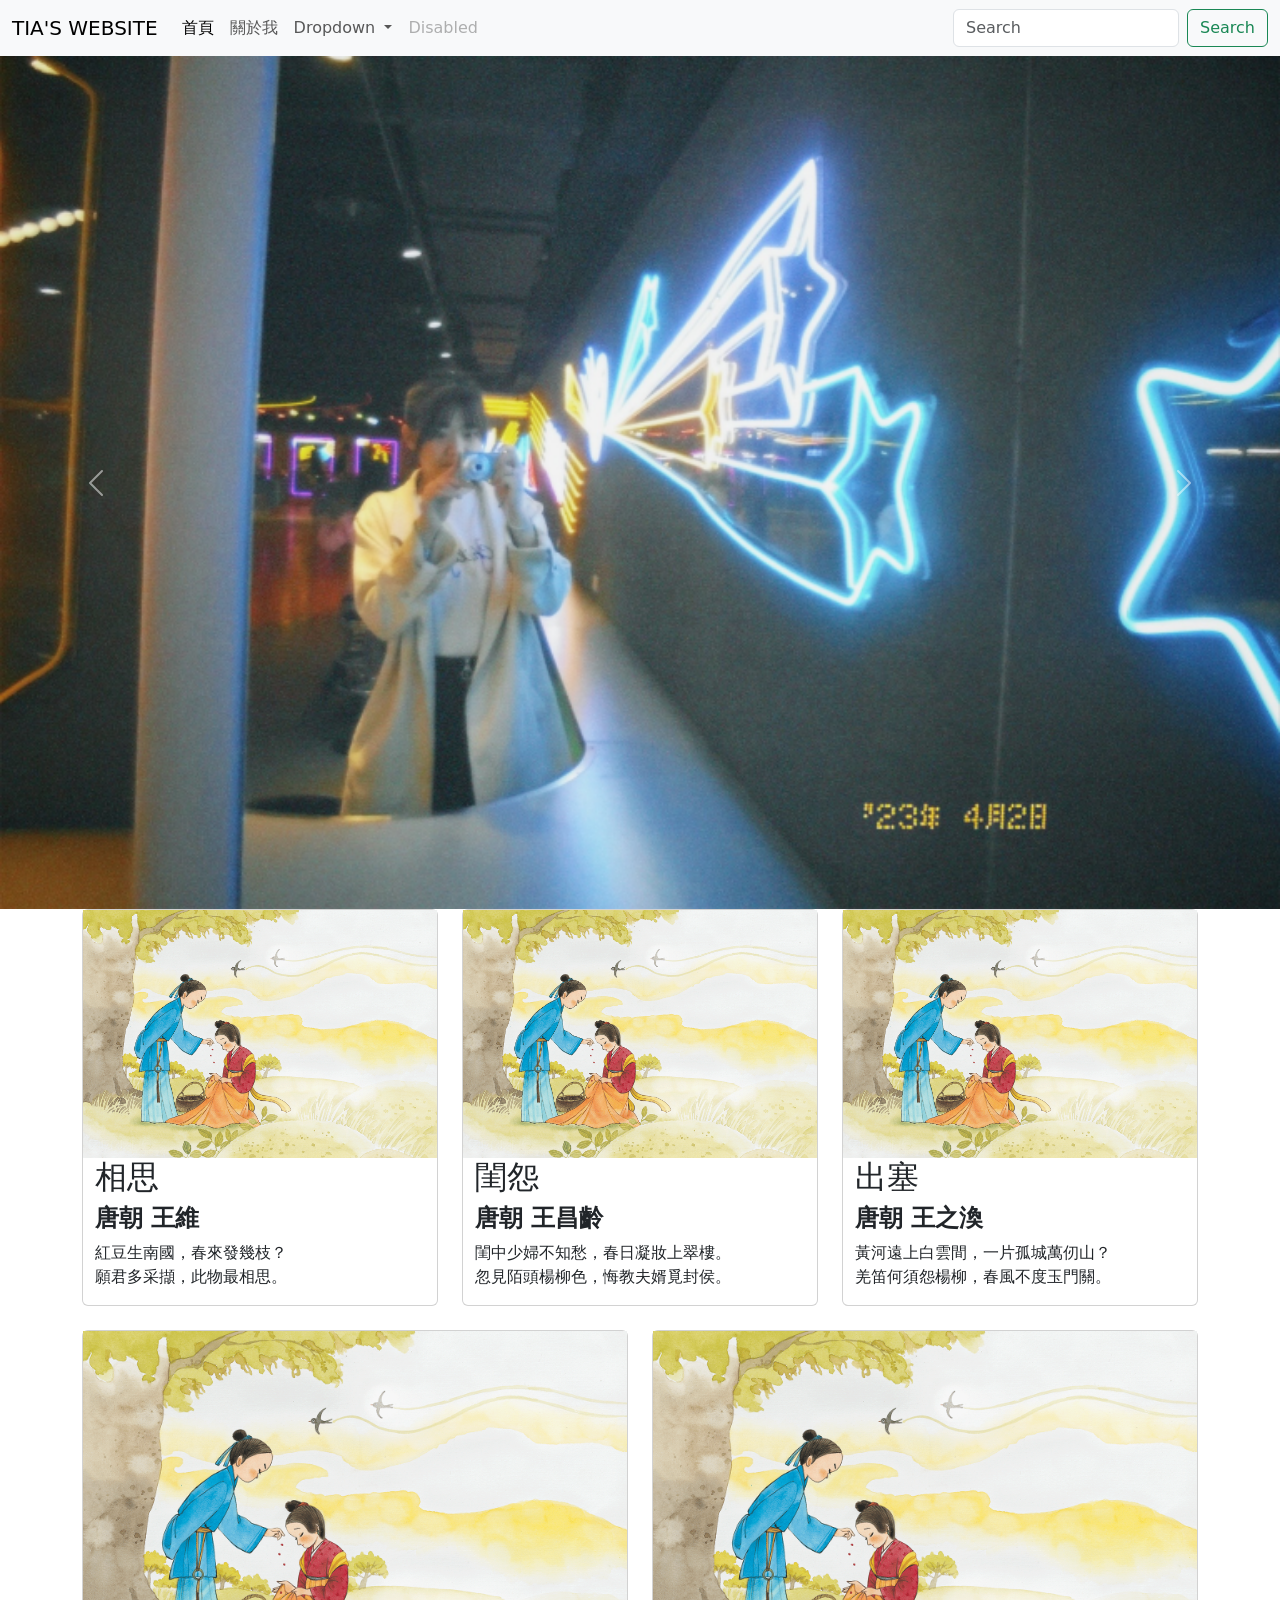
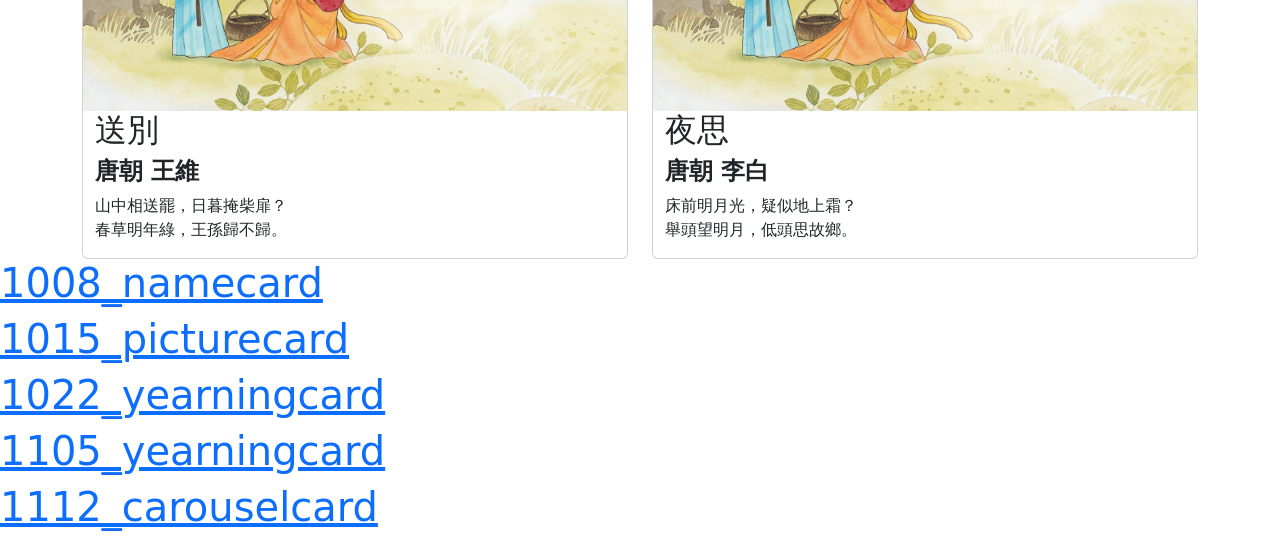
==== index.html @ d4fbbe45 "Add files via upload" ====
<!DOCTYPE html>

<html>

	<head>
		<meta charset="utf-8">
		<title>TIA'S WEBSITE</title>
		<link href="https://cdn.jsdelivr.net/npm/bootstrap@5.3.3/dist/css/bootstrap.min.css" rel="stylesheet" integrity="sha384-QWTKZyjpPEjISv5WaRU9OFeRpok6YctnYmDr5pNlyT2bRjXh0JMhjY6hW+ALEwIH" crossorigin="anonymous">
		<script src="https://cdn.jsdelivr.net/npm/bootstrap@5.3.3/dist/js/bootstrap.bundle.min.js" integrity="sha384-YvpcrYf0tY3lHB60NNkmXc5s9fDVZLESaAA55NDzOxhy9GkcIdslK1eN7N6jIeHz" crossorigin="anonymous"></script>
	</head>
	
	<body>
		<!-- Navbar -->
		<nav class="navbar navbar-expand-lg bg-body-tertiary">
			<div class="container-fluid">
				<a class="navbar-brand" href="#">TIA'S WEBSITE</a>
				<button class="navbar-toggler" type="button" data-bs-toggle="collapse" data-bs-target="#navbarSupportedContent" aria-controls="navbarSupportedContent" aria-expanded="false" aria-label="Toggle navigation">
					<span class="navbar-toggler-icon"></span>
				</button>
			<div class="collapse navbar-collapse" id="navbarSupportedContent">
			<ul class="navbar-nav me-auto mb-2 mb-lg-0">
				<li class="nav-item">
					<a class="nav-link active" aria-current="page" href="#">首頁</a>
				</li>
				<li class="nav-item">
					<a class="nav-link" href="#">關於我</a>
				</li>
				<li class="nav-item dropdown">
					<a class="nav-link dropdown-toggle" href="#" role="button" data-bs-toggle="dropdown" aria-expanded="false">
					Dropdown
					</a>
				<ul class="dropdown-menu">
					<li><a class="dropdown-item" href="#">Action</a></li>
					<li><a class="dropdown-item" href="#">Another action</a></li>
					<li><hr class="dropdown-divider"></li>
					<li><a class="dropdown-item" href="#">Something else here</a></li>
				</ul>
				</li>
				<li class="nav-item">
					<a class="nav-link disabled" aria-disabled="true">Disabled</a>
				</li>
			</ul>
				<form class="d-flex" role="search">
					<input class="form-control me-2" type="search" placeholder="Search" aria-label="Search">
					<button class="btn btn-outline-success" type="submit">Search</button>
				</form>
			</div>
			</div>
		</nav>
		<!-- Carousel-->
		<div id="carouselExample" class="carousel slide">
		<div class="carousel-inner">
			<div class="carousel-item active">
				<img src="1112/1.png" class="d-block w-100" alt="...">
			</div>
			<div class="carousel-item">
				<img src="1112/2.png" class="d-block w-100" alt="...">
			</div>
			<div class="carousel-item">
				<img src="1112/3.jpeg" class="d-block w-100" alt="...">
			</div>
			<div class="carousel-item">
				<img src="1112/4.jpeg" class="d-block w-100" alt="...">
			</div>
			<div class="carousel-item">
				<img src="1112/5.jpeg" class="d-block w-100" alt="...">
			</div>
		</div>
	
		<button class="carousel-control-prev" type="button" data-bs-target="#carouselExample" data-bs-slide="prev">
		<span class="carousel-control-prev-icon" aria-hidden="true"></span>
		<span class="visually-hidden">Previous</span>
		</button>
		
		<button class="carousel-control-next" type="button" data-bs-target="#carouselExample" data-bs-slide="next">
		<span class="carousel-control-next-icon" aria-hidden="true"></span>
		<span class="visually-hidden">Next</span>
		</button>
		
		</div>
		<!-- Card-->
		<div class='container'>
			<div class='row'>
				<div class='col-4'>
					<div class='card'>
					<img src='1105/img_avatar.png' style='width:100%'>
					<div class='container lxgw-wenkai-mono-tc-regular'>
					<h2>相思</h2>
					<h4><b>唐朝 王維</b></h4>
					<p>紅豆生南國，春來發幾枝？<br />
							願君多采擷，此物最相思。</p>
					</div>
					</div>
				</div>
				<div class='col-4'>
					<div class='card'>
					<img src='1105/img_avatar.png' style='width:100%'>
					<div class='container lxgw-wenkai-mono-tc-regular'>
					<h2>閨怨</h2>
						<h4><b>唐朝 王昌齡</b></h4>
					<p>閨中少婦不知愁，春日凝妝上翠樓。<br />
						忽見陌頭楊柳色，悔教夫婿覓封侯。</p>
					</div>
					</div>
				</div>
				<div class='col-4'>
					<div class='card'>
					<img src='1105/img_avatar.png' style='width:100%'>
					<div class='container lxgw-wenkai-mono-tc-regular'>
					<h2>出塞</h2>
					<h4><b>唐朝 王之渙</b></h4>
					<p>黃河遠上白雲間，一片孤城萬仞山？<br />
						羌笛何須怨楊柳，春風不度玉門關。</p>
					</div>
					</div>
				</div>	
			</div>
			
			<br/>
			
			<div class='row'>
				<div class='col-6'>
					<div class='card'>
					<img src='1105/img_avatar.png' style='width:100%'>
					<div class='container lxgw-wenkai-mono-tc-regular'>
					<h2>送別</h2>
					<h4><b>唐朝 王維</b></h4>
					<p>山中相送罷，日暮掩柴扉？<br />
							春草明年綠，王孫歸不歸。</p>
					</div>
					</div>
				</div>
				<div class='col-6'>
					<div class='card'>
					<img src='1105/img_avatar.png' style='width:100%'>
					<div class='container lxgw-wenkai-mono-tc-regular'>
					<h2>夜思</h2>
						<h4><b>唐朝 李白</b></h4>
					<p>床前明月光，疑似地上霜？<br />
						舉頭望明月，低頭思故鄉。</p>
					</div>
					</div>
				</div>
			</div>
		
		</div>
		
		<h1>
			<a href='./1008/1008_namecard.html'>
			1008_namecard
			</a>
		</h1>
		<h1>
			<a href='./1015/index.html'>
			1015_picturecard
			</a>
		</h1>
		<h1>
			<a href='./1022/index.html'>
			1022_yearningcard
			</a>
		</h1>
		<h1>
			<a href='./1105/index.html'>
			1105_yearningcard
			</a>
		</h1>
		<h1>
			<a href='./1112/index.html'>
			1112_carouselcard
			</a>
		</h1>
	</body>


</html>
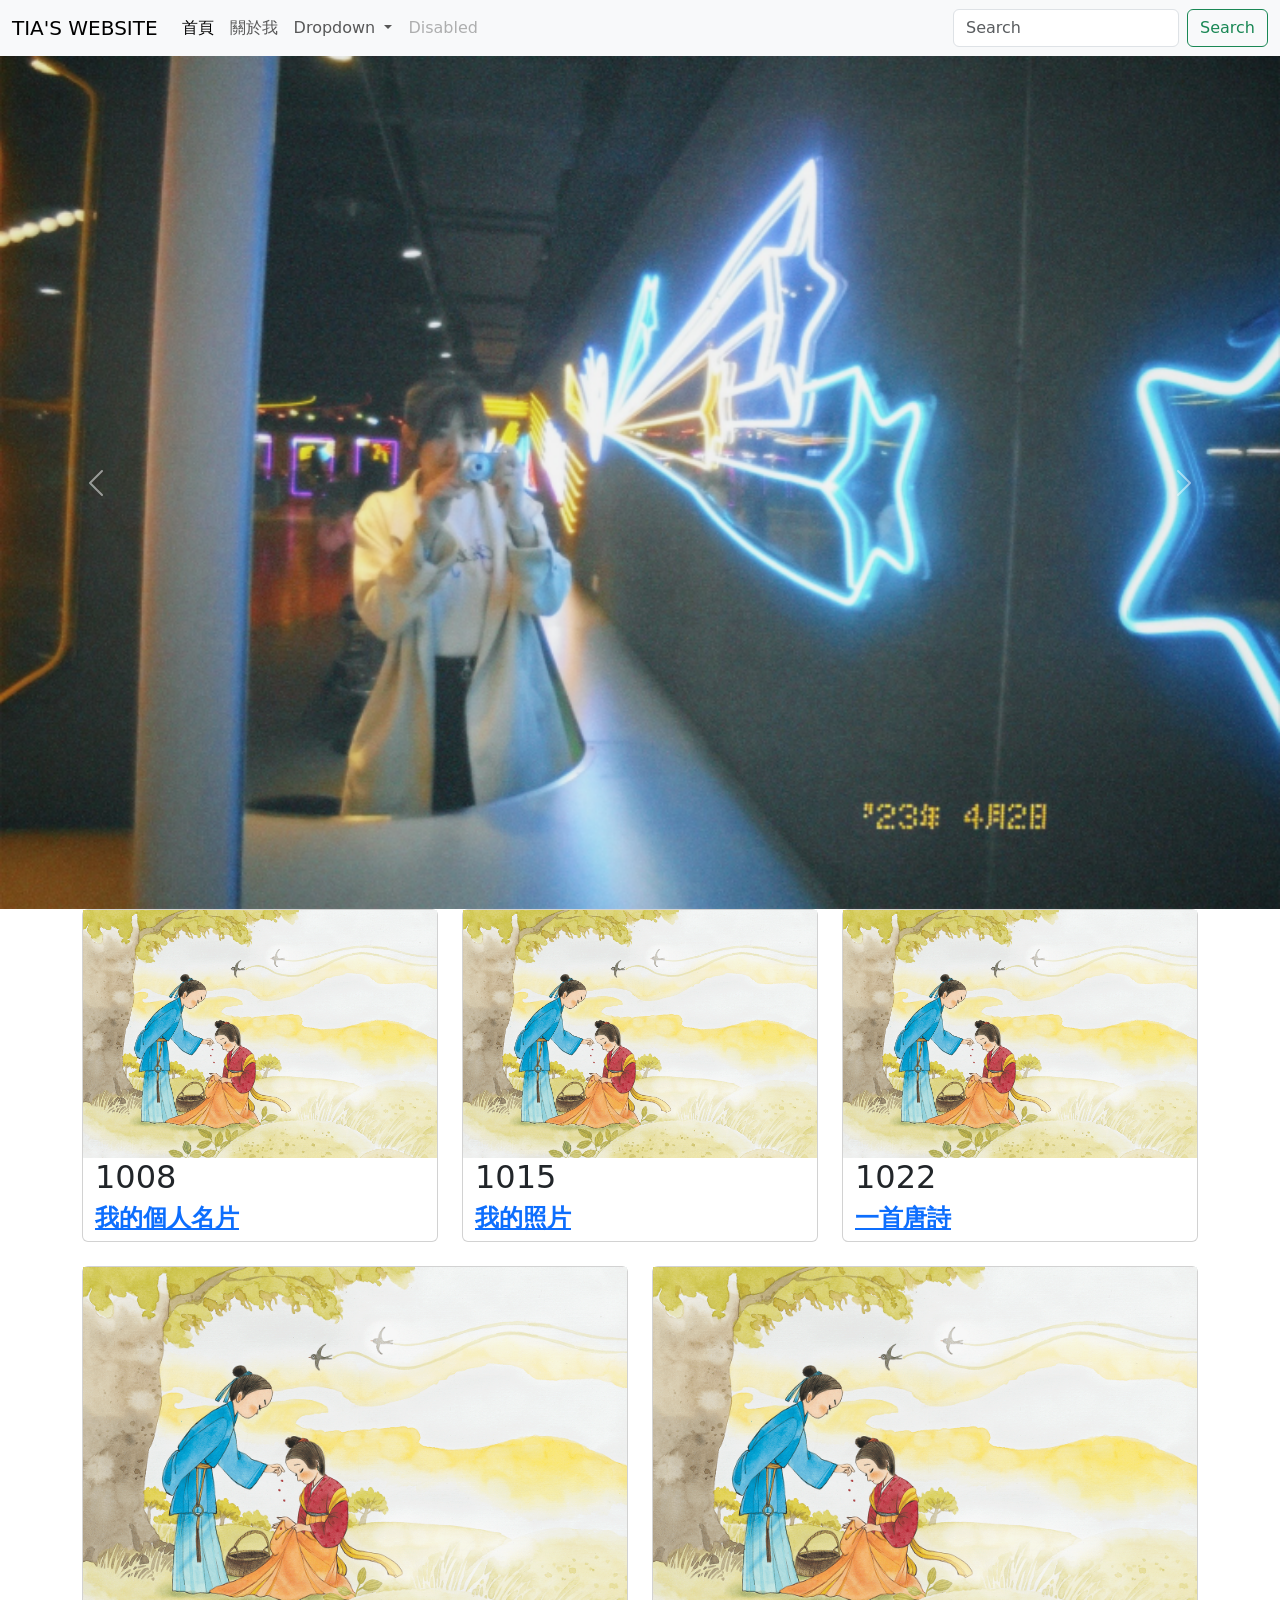
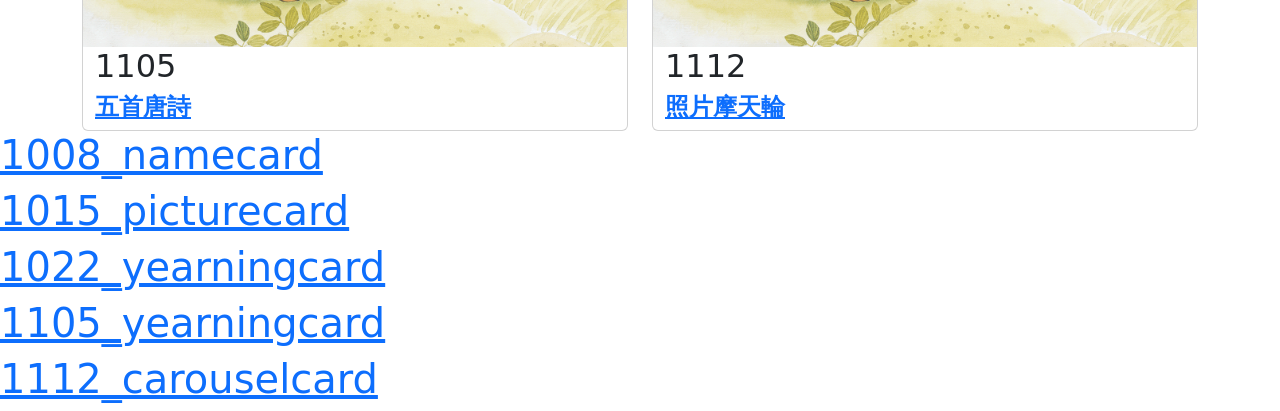
==== commit 3d1c62a7: "Add files via upload" ====
--- a/index.html
+++ b/index.html
@@ -85,10 +85,8 @@
 					<div class='card'>
 					<img src='1105/img_avatar.png' style='width:100%'>
 					<div class='container lxgw-wenkai-mono-tc-regular'>
-					<h2>相思</h2>
-					<h4><b>唐朝 王維</b></h4>
-					<p>紅豆生南國，春來發幾枝？<br />
-							願君多采擷，此物最相思。</p>
+					<h2>1008</h2>
+					<h4><b><a href=".\1008\index.html">我的個人名片</a></b></h4>
 					</div>
 					</div>
 				</div>
@@ -96,10 +94,8 @@
 					<div class='card'>
 					<img src='1105/img_avatar.png' style='width:100%'>
 					<div class='container lxgw-wenkai-mono-tc-regular'>
-					<h2>閨怨</h2>
-						<h4><b>唐朝 王昌齡</b></h4>
-					<p>閨中少婦不知愁，春日凝妝上翠樓。<br />
-						忽見陌頭楊柳色，悔教夫婿覓封侯。</p>
+					<h2>1015</h2>
+						<h4><b><a href=".\1015\index.html">我的照片</a></b></h4>
 					</div>
 					</div>
 				</div>
@@ -107,10 +103,8 @@
 					<div class='card'>
 					<img src='1105/img_avatar.png' style='width:100%'>
 					<div class='container lxgw-wenkai-mono-tc-regular'>
-					<h2>出塞</h2>
-					<h4><b>唐朝 王之渙</b></h4>
-					<p>黃河遠上白雲間，一片孤城萬仞山？<br />
-						羌笛何須怨楊柳，春風不度玉門關。</p>
+					<h2>1022</h2>
+					<h4><b><a href=".\1022\index.html">一首唐詩</a></b></h4>
 					</div>
 					</div>
 				</div>	
@@ -123,10 +117,8 @@
 					<div class='card'>
 					<img src='1105/img_avatar.png' style='width:100%'>
 					<div class='container lxgw-wenkai-mono-tc-regular'>
-					<h2>送別</h2>
-					<h4><b>唐朝 王維</b></h4>
-					<p>山中相送罷，日暮掩柴扉？<br />
-							春草明年綠，王孫歸不歸。</p>
+					<h2>1105</h2>
+					<h4><b><a href=".\1105\index.html">五首唐詩</a></b></h4>
 					</div>
 					</div>
 				</div>
@@ -134,10 +126,8 @@
 					<div class='card'>
 					<img src='1105/img_avatar.png' style='width:100%'>
 					<div class='container lxgw-wenkai-mono-tc-regular'>
-					<h2>夜思</h2>
-						<h4><b>唐朝 李白</b></h4>
-					<p>床前明月光，疑似地上霜？<br />
-						舉頭望明月，低頭思故鄉。</p>
+					<h2>1112</h2>
+						<h4><b><a href=".\1112\index.html">照片摩天輪</a></b></h4>
 					</div>
 					</div>
 				</div>
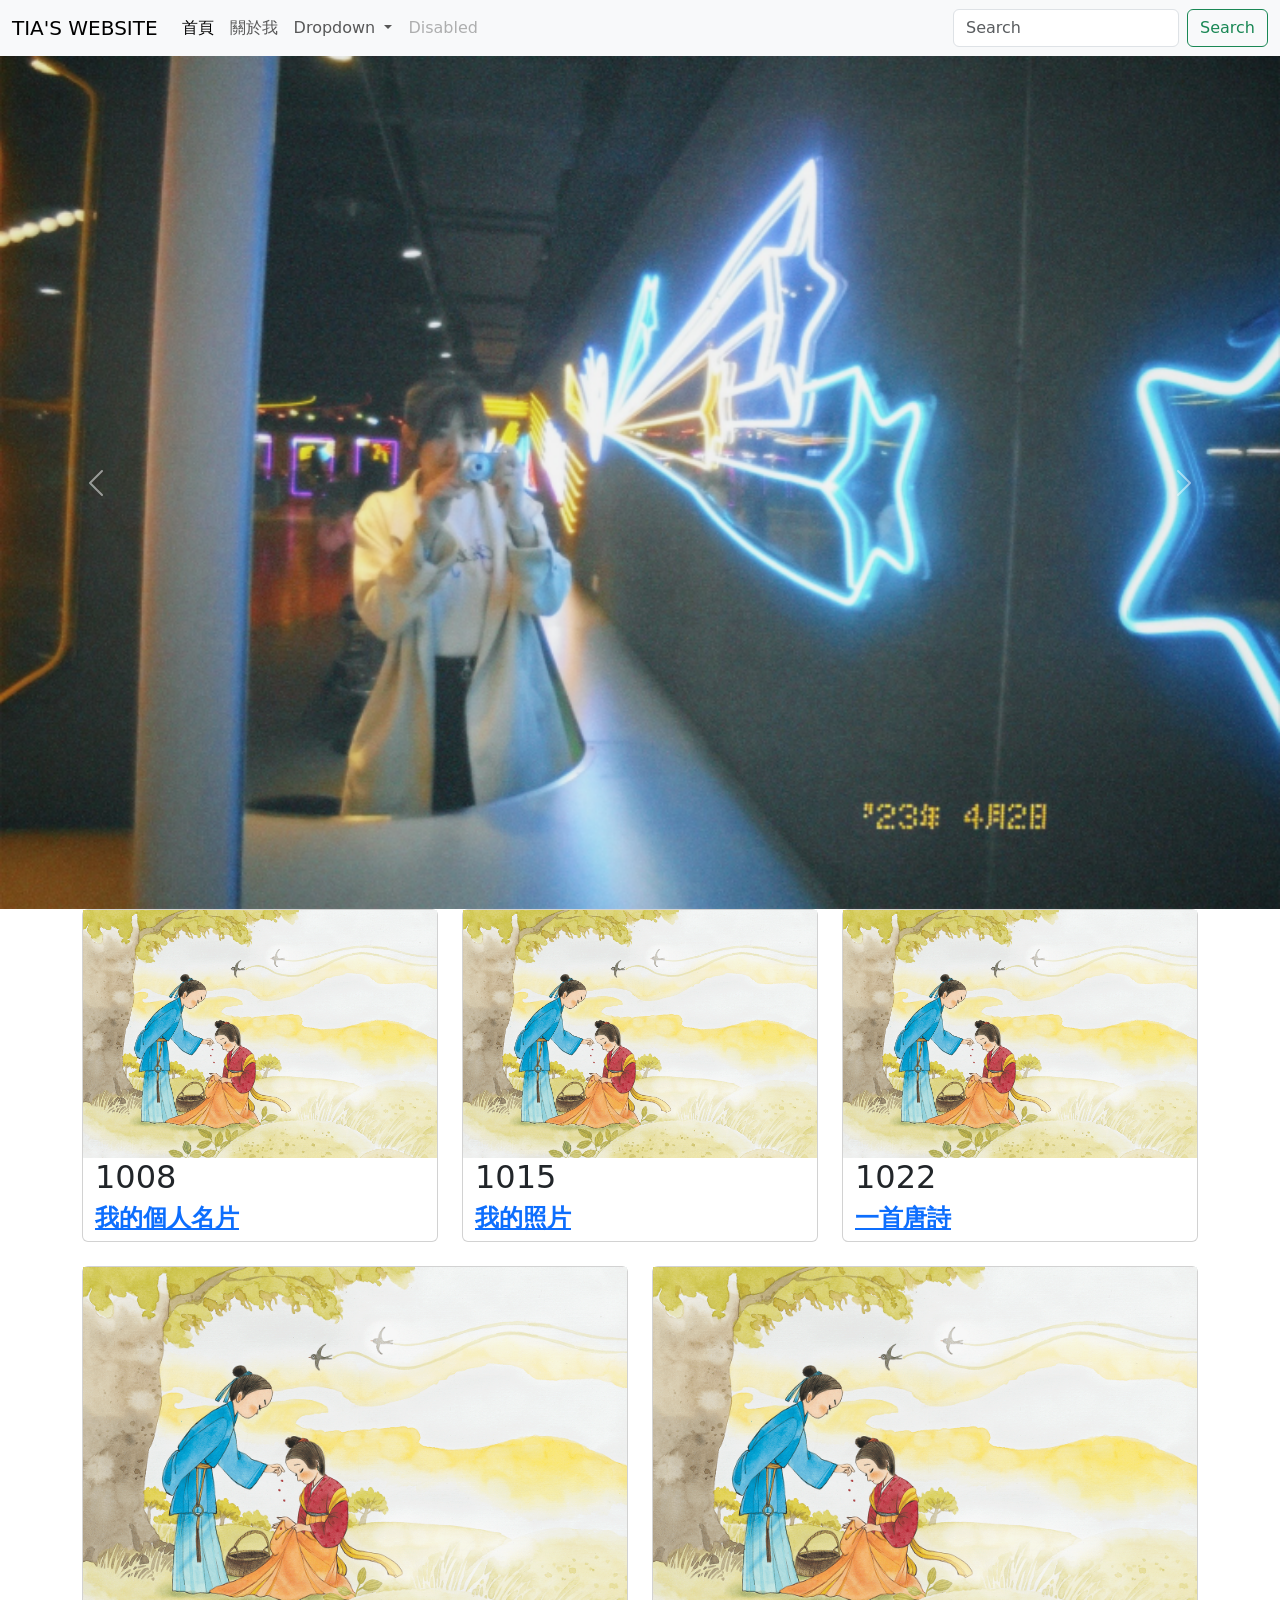
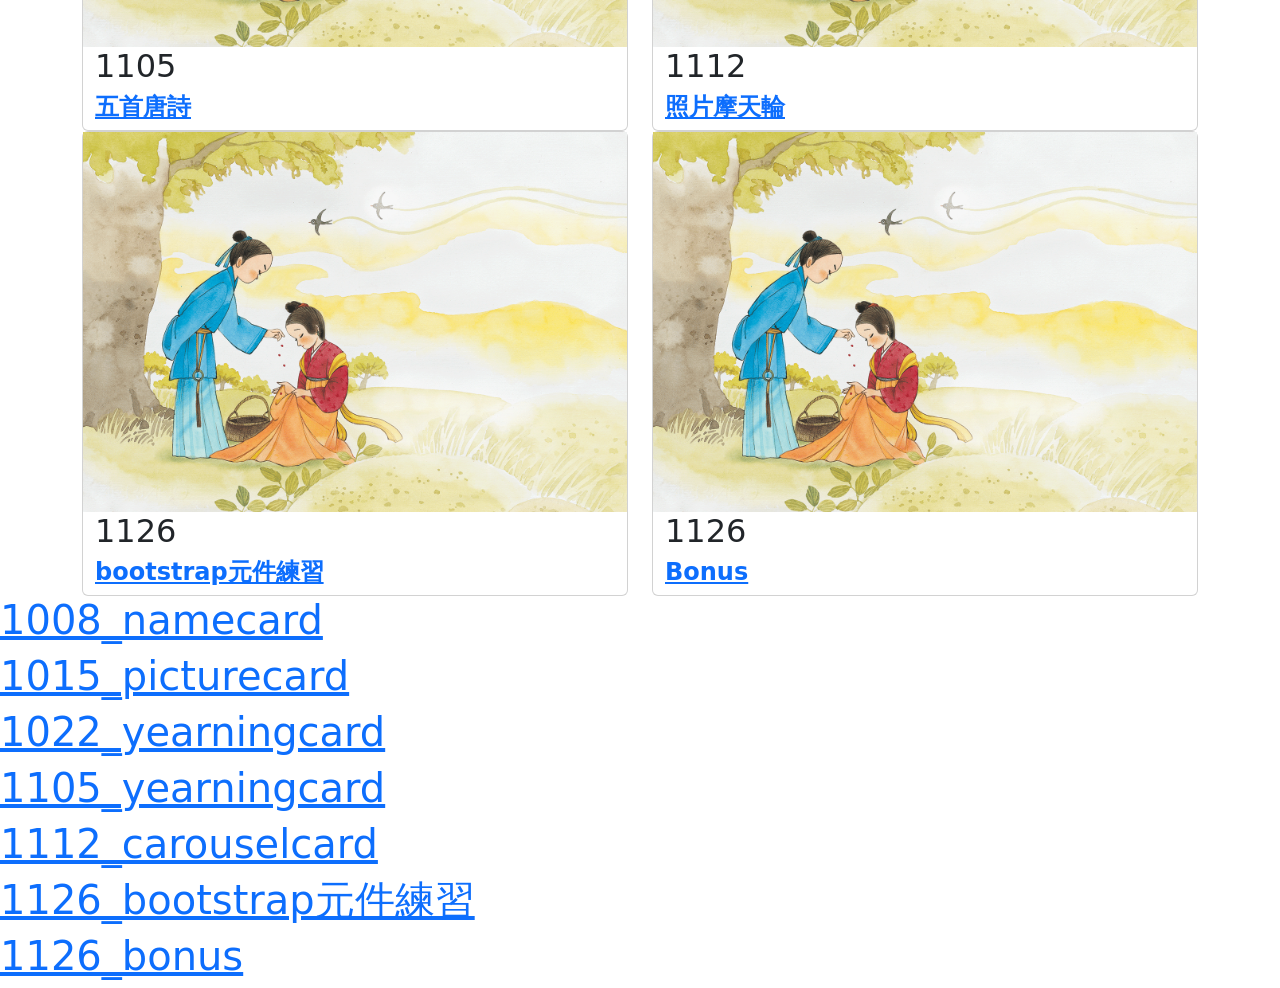
==== commit d8a55ec4: "Add files via upload" ====
--- a/index.html
+++ b/index.html
@@ -132,11 +132,31 @@
 					</div>
 				</div>
 			</div>
+			<div class='row'>
+				<div class='col-6'>
+					<div class='card'>
+					<img src='1105/img_avatar.png' style='width:100%'>
+					<div class='container lxgw-wenkai-mono-tc-regular'>
+					<h2>1126</h2>
+					<h4><b><a href=".\1126\index.html">bootstrap元件練習</a></b></h4>
+					</div>
+					</div>
+				</div>
+				<div class='col-6'>
+					<div class='card'>
+					<img src='1105/img_avatar.png' style='width:100%'>
+					<div class='container lxgw-wenkai-mono-tc-regular'>
+					<h2>1126</h2>
+						<h4><b><a href=".\1126\bonus.html">Bonus</a></b></h4>
+					</div>
+					</div>
+				</div>
+			</div>
 		
 		</div>
 		
 		<h1>
-			<a href='./1008/1008_namecard.html'>
+			<a href='./1008/index.html'>
 			1008_namecard
 			</a>
 		</h1>
@@ -160,6 +180,16 @@
 			1112_carouselcard
 			</a>
 		</h1>
+		<h1>
+			<a href='./1126/index.html'>
+			1126_bootstrap元件練習
+			</a>
+		</h1>
+		<h1>
+			<a href='./1126/bonus.html'>
+			1126_bonus
+			</a>
+		</h1>
 	</body>
 
 
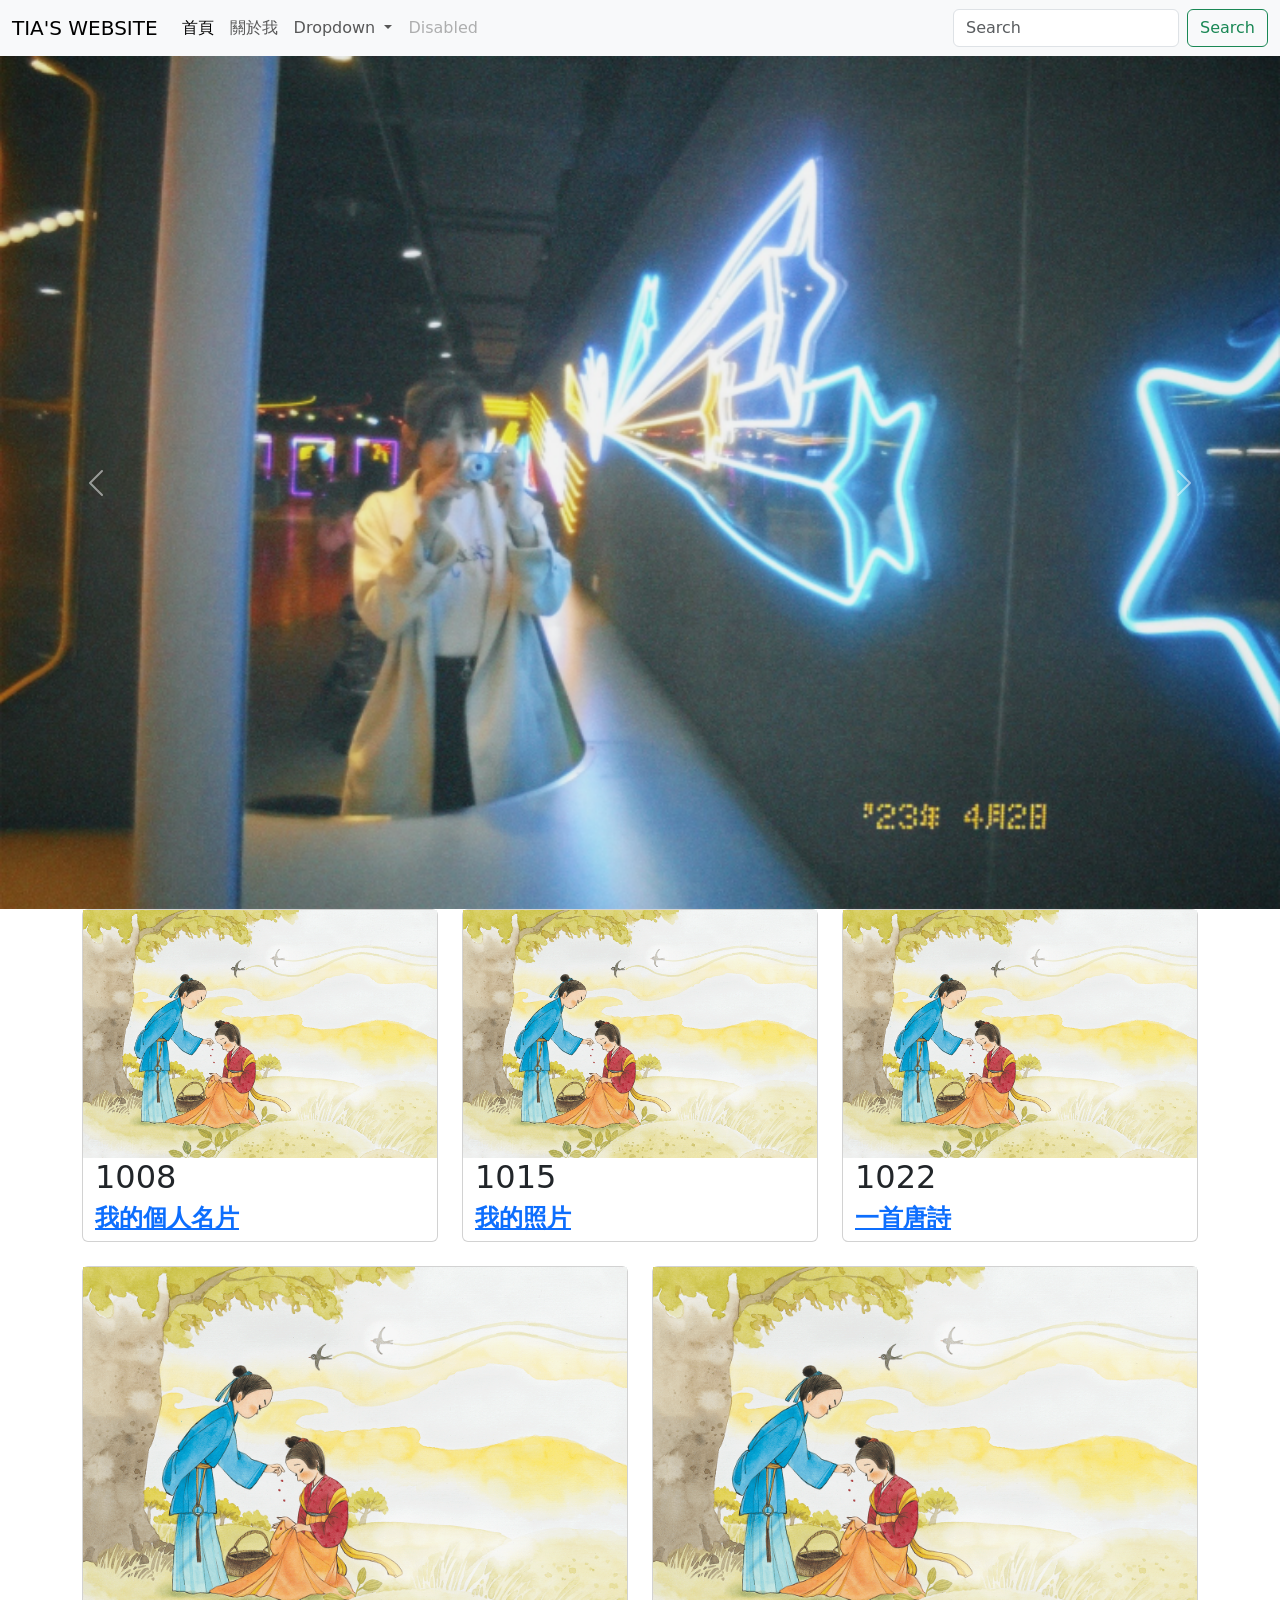
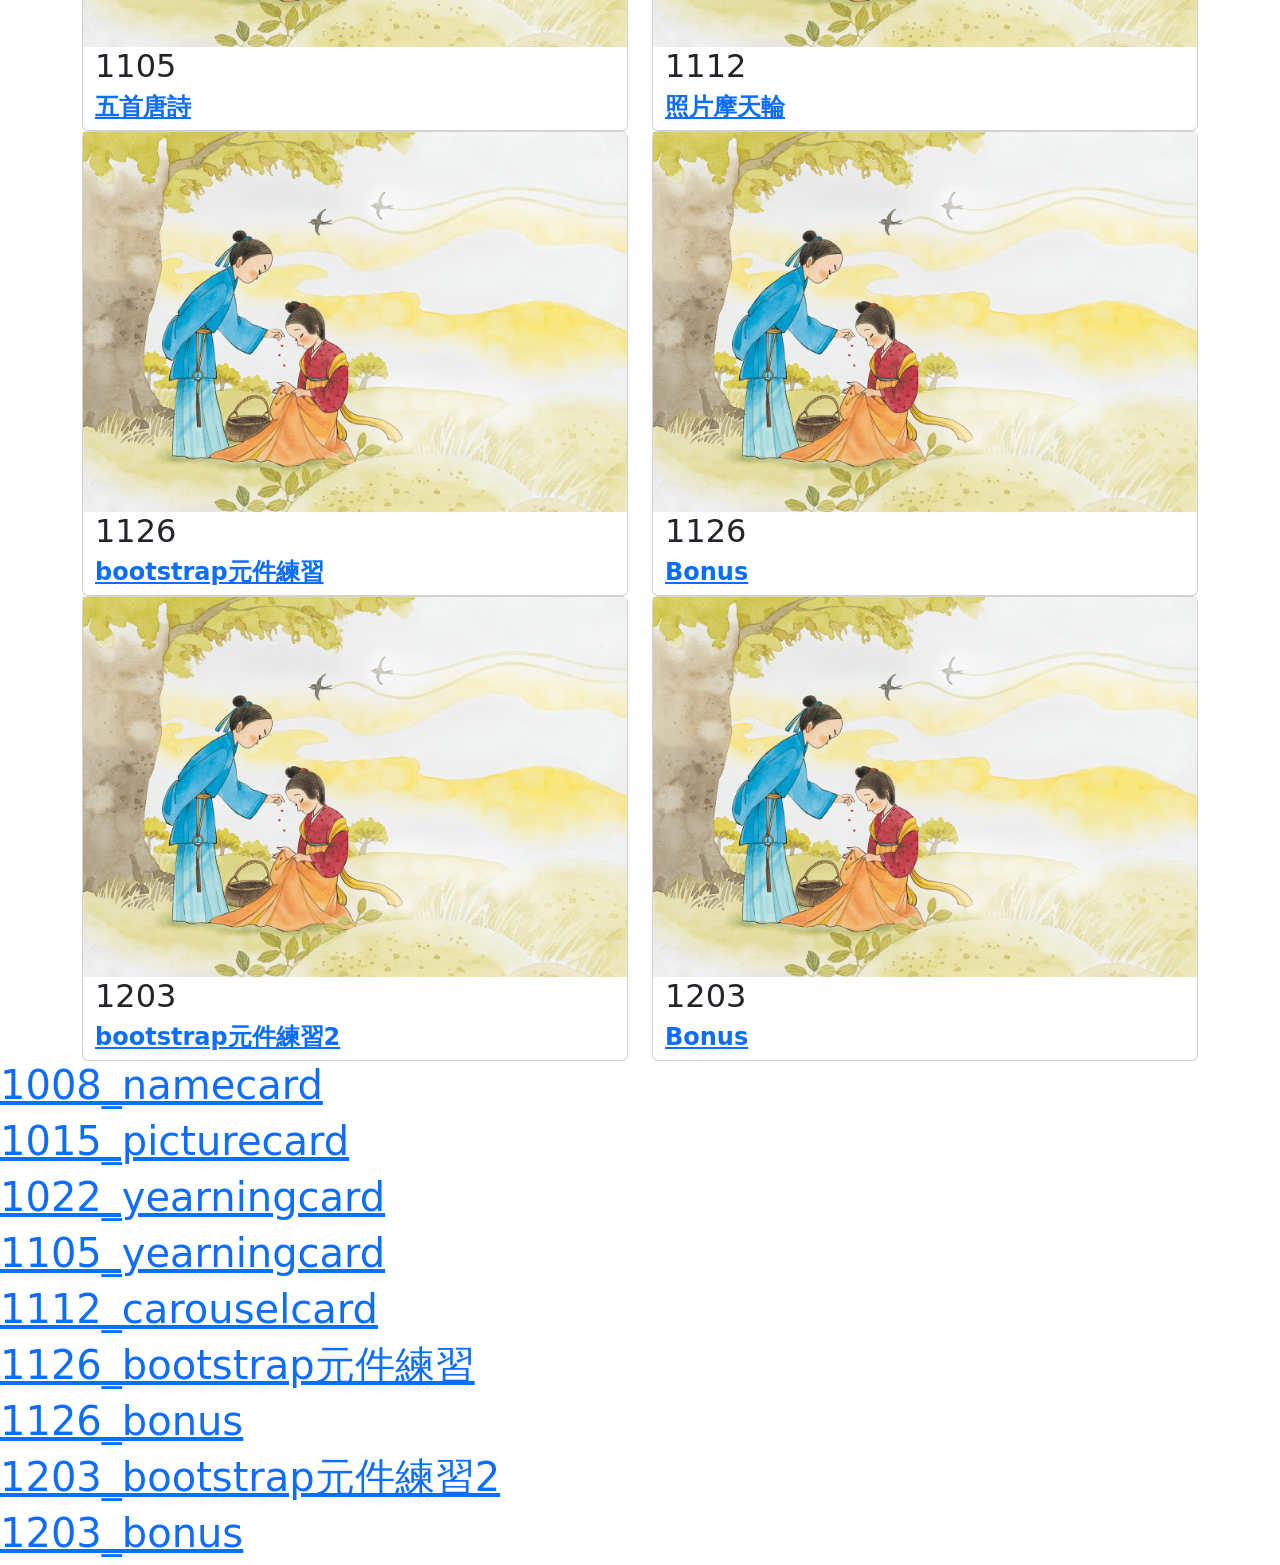
==== commit 8a52aba5: "Add files via upload" ====
--- a/index.html
+++ b/index.html
@@ -152,6 +152,26 @@
 					</div>
 				</div>
 			</div>
+			<div class='row'>
+				<div class='col-6'>
+					<div class='card'>
+					<img src='1105/img_avatar.png' style='width:100%'>
+					<div class='container lxgw-wenkai-mono-tc-regular'>
+					<h2>1203</h2>
+					<h4><b><a href=".\1203\index.html">bootstrap元件練習2</a></b></h4>
+					</div>
+					</div>
+				</div>
+				<div class='col-6'>
+					<div class='card'>
+					<img src='1105/img_avatar.png' style='width:100%'>
+					<div class='container lxgw-wenkai-mono-tc-regular'>
+					<h2>1203</h2>
+						<h4><b><a href=".\1203\bonus.html">Bonus</a></b></h4>
+					</div>
+					</div>
+				</div>
+			</div>
 		
 		</div>
 		
@@ -190,6 +210,16 @@
 			1126_bonus
 			</a>
 		</h1>
+		<h1>
+			<a href='./1203/index.html'>
+			1203_bootstrap元件練習2
+			</a>
+		</h1>
+		<h1>
+			<a href='./1203/bonus.html'>
+			1203_bonus
+			</a>
+		</h1>
 	</body>
 
 
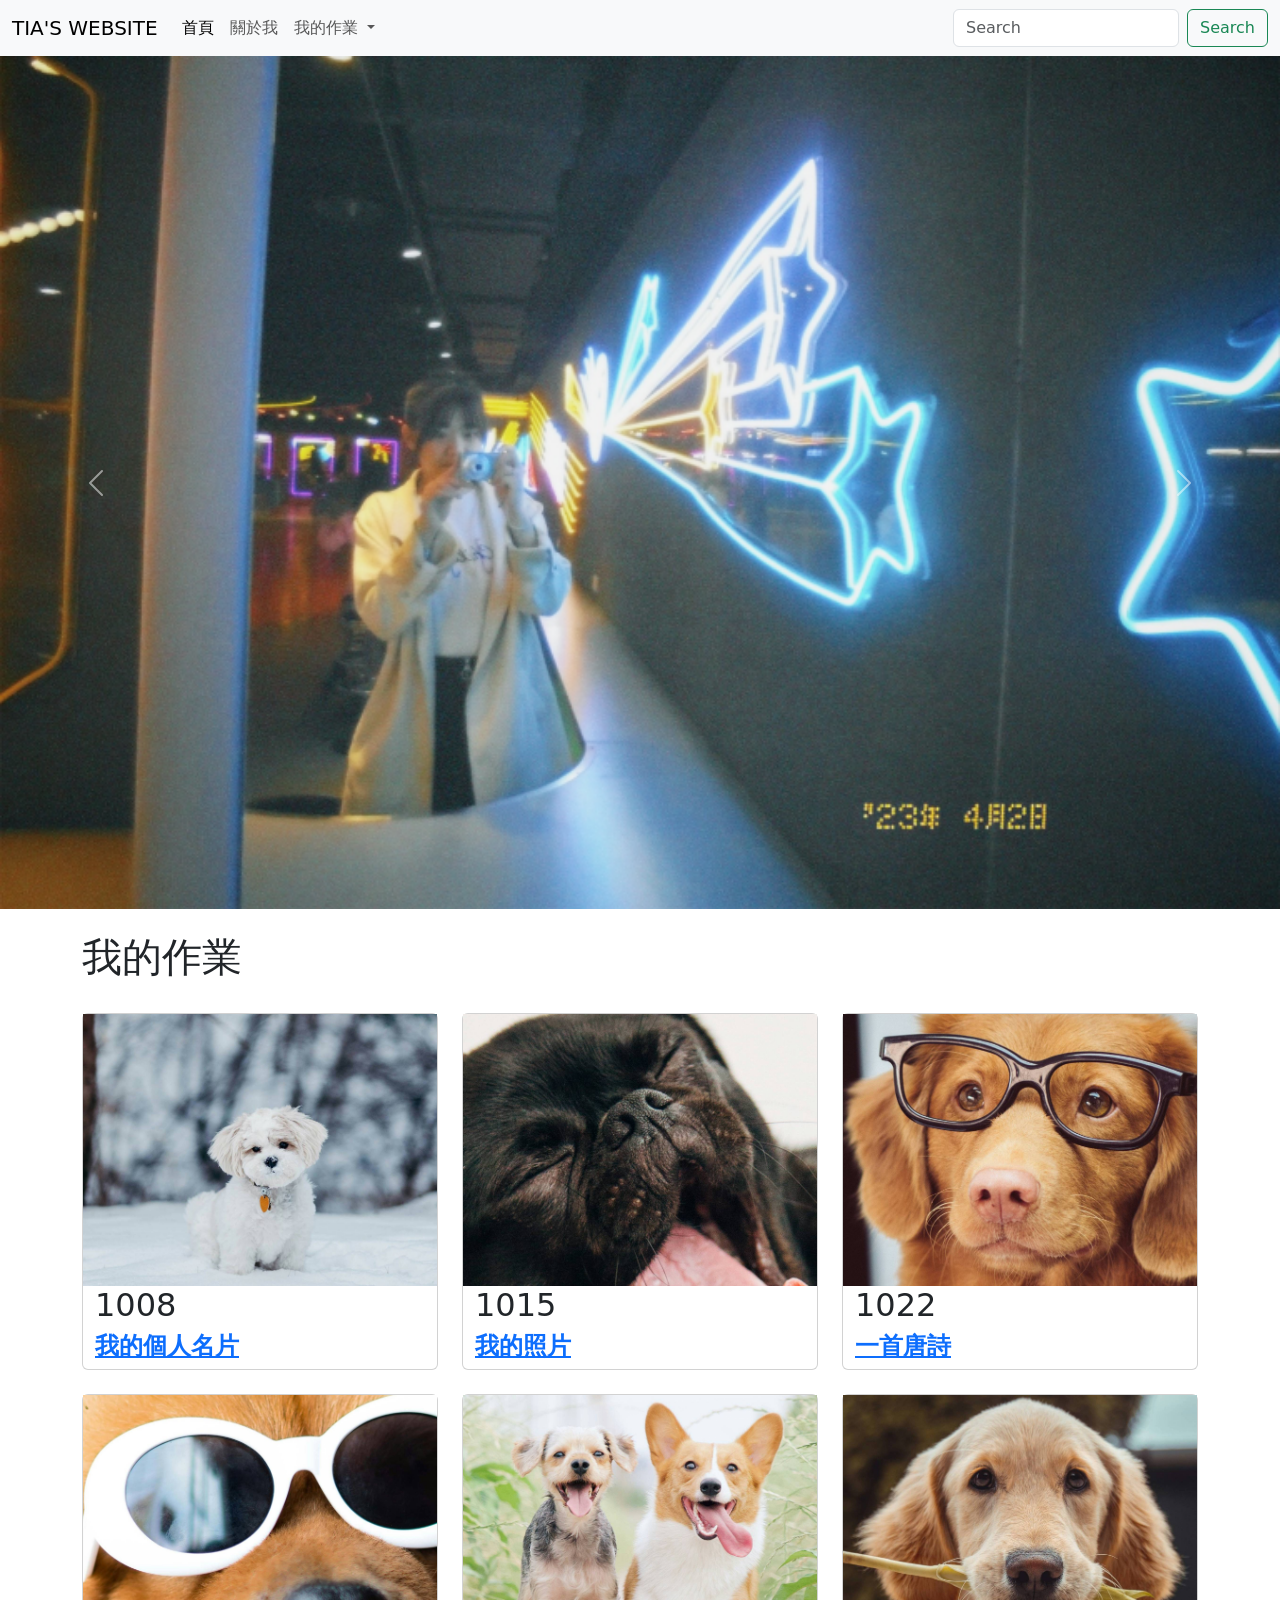
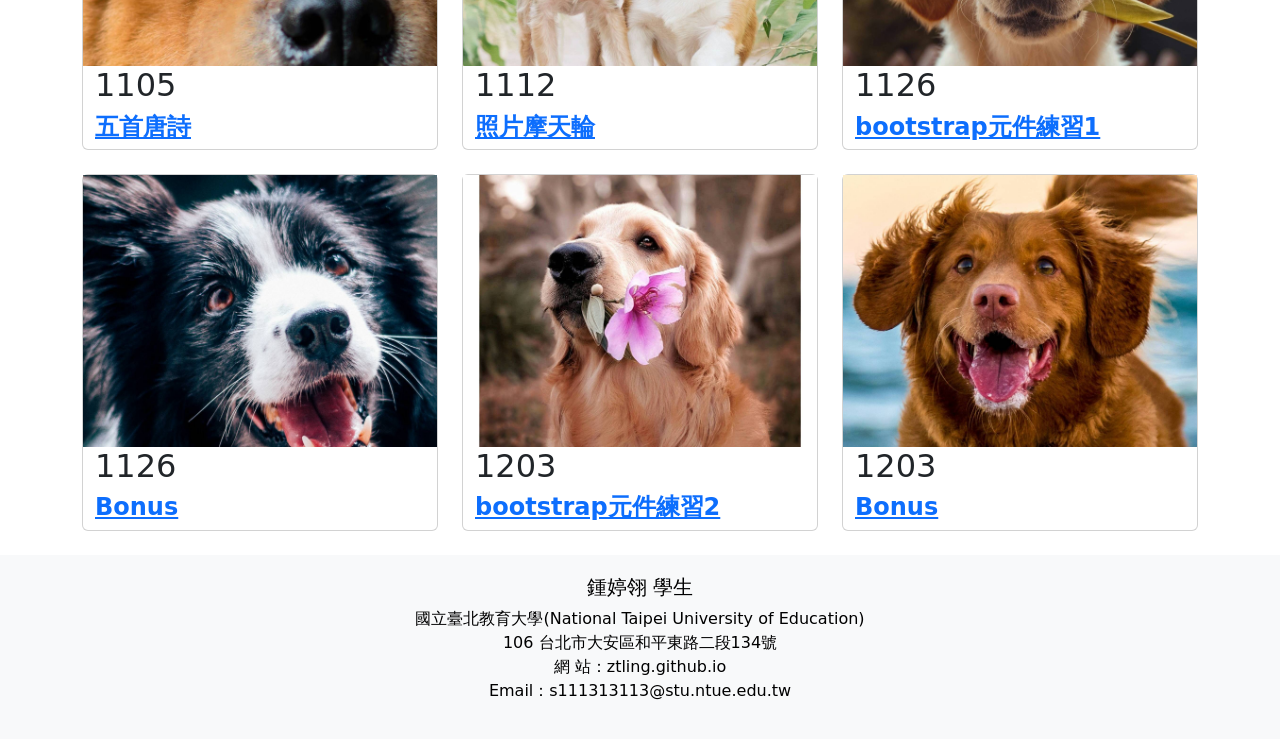
==== commit 1b85be99: "Add files via upload" ====
--- a/index.html
+++ b/index.html
@@ -13,37 +13,42 @@
 		<!-- Navbar -->
 		<nav class="navbar navbar-expand-lg bg-body-tertiary">
 			<div class="container-fluid">
-				<a class="navbar-brand" href="#">TIA'S WEBSITE</a>
+				<a class="navbar-brand" href=".\index.html">TIA'S WEBSITE</a>
 				<button class="navbar-toggler" type="button" data-bs-toggle="collapse" data-bs-target="#navbarSupportedContent" aria-controls="navbarSupportedContent" aria-expanded="false" aria-label="Toggle navigation">
 					<span class="navbar-toggler-icon"></span>
 				</button>
 			<div class="collapse navbar-collapse" id="navbarSupportedContent">
 			<ul class="navbar-nav me-auto mb-2 mb-lg-0">
 				<li class="nav-item">
-					<a class="nav-link active" aria-current="page" href="#">首頁</a>
+					<a class="nav-link active" aria-current="page" href=".\index.html">首頁</a>
 				</li>
 				<li class="nav-item">
-					<a class="nav-link" href="#">關於我</a>
+					<a class="nav-link" href=".\index.html">關於我</a>
 				</li>
 				<li class="nav-item dropdown">
 					<a class="nav-link dropdown-toggle" href="#" role="button" data-bs-toggle="dropdown" aria-expanded="false">
-					Dropdown
+					我的作業
 					</a>
 				<ul class="dropdown-menu">
-					<li><a class="dropdown-item" href="#">Action</a></li>
-					<li><a class="dropdown-item" href="#">Another action</a></li>
+					<li><a class="dropdown-item" href=".\1008\index.html">1008_我的個人名片</a></li>
+					<li><a class="dropdown-item" href=".\1015\index.html">1015_我的照片</a></li>
+					<li><a class="dropdown-item" href=".\1022\index.html">1022_一首唐詩</a></li>
+					<li><a class="dropdown-item" href=".\1105\index.html">1105_五首唐詩</a></li>
+					<li><a class="dropdown-item" href=".\1122\index.html">1122_照片摩天輪</a></li>
+					<li><a class="dropdown-item" href=".\1126\index.html">1126_bootstrap元件練習1</a></li>
+					<li><a class="dropdown-item" href=".\1203\index.html">1203_bootstrap元件練習2</a></li>
 					<li><hr class="dropdown-divider"></li>
-					<li><a class="dropdown-item" href="#">Something else here</a></li>
+					<li><a class="dropdown-item" href=".\1126\bonus.html">1126_Bonus</a></li>
+					<li><a class="dropdown-item" href=".\1203\bonus.html">1203_Bonus</a></li>
 				</ul>
 				</li>
-				<li class="nav-item">
-					<a class="nav-link disabled" aria-disabled="true">Disabled</a>
-				</li>
+				
 			</ul>
-				<form class="d-flex" role="search">
-					<input class="form-control me-2" type="search" placeholder="Search" aria-label="Search">
-					<button class="btn btn-outline-success" type="submit">Search</button>
-				</form>
+			<form class="d-flex" role="search">
+				<input class="form-control me-2" type="search" placeholder="Search" aria-label="Search">
+				<button class="btn btn-outline-success" type="submit">Search</button>
+			</form>
+				
 			</div>
 			</div>
 		</nav>
@@ -79,11 +84,15 @@
 		
 		</div>
 		<!-- Card-->
+		
 		<div class='container'>
+			<br/>
+			<h1>我的作業</h1>
+			<br/>
 			<div class='row'>
 				<div class='col-4'>
 					<div class='card'>
-					<img src='1105/img_avatar.png' style='width:100%'>
+					<img src='1015/dog1.jpg' style='width: 100%'>
 					<div class='container lxgw-wenkai-mono-tc-regular'>
 					<h2>1008</h2>
 					<h4><b><a href=".\1008\index.html">我的個人名片</a></b></h4>
@@ -92,7 +101,7 @@
 				</div>
 				<div class='col-4'>
 					<div class='card'>
-					<img src='1105/img_avatar.png' style='width:100%'>
+					<img src='1015/dog2.jpg' style='width:100%'>
 					<div class='container lxgw-wenkai-mono-tc-regular'>
 					<h2>1015</h2>
 						<h4><b><a href=".\1015\index.html">我的照片</a></b></h4>
@@ -101,7 +110,7 @@
 				</div>
 				<div class='col-4'>
 					<div class='card'>
-					<img src='1105/img_avatar.png' style='width:100%'>
+					<img src='1015/dog3.jpg' style='width:100%'>
 					<div class='container lxgw-wenkai-mono-tc-regular'>
 					<h2>1022</h2>
 					<h4><b><a href=".\1022\index.html">一首唐詩</a></b></h4>
@@ -111,115 +120,87 @@
 			</div>
 			
 			<br/>
-			
 			<div class='row'>
-				<div class='col-6'>
-					<div class='card'>
-					<img src='1105/img_avatar.png' style='width:100%'>
+				<div class='col-4'>
+					<div class='card'>
+					<img src='1015/dog4.jpg' style='width:100%'>
 					<div class='container lxgw-wenkai-mono-tc-regular'>
 					<h2>1105</h2>
 					<h4><b><a href=".\1105\index.html">五首唐詩</a></b></h4>
 					</div>
 					</div>
 				</div>
-				<div class='col-6'>
-					<div class='card'>
-					<img src='1105/img_avatar.png' style='width:100%'>
-					<div class='container lxgw-wenkai-mono-tc-regular'>
-					<h2>1112</h2>
+				<div class='col-4'>
+					<div class='card'>
+					<img src='1015/dog5.jpg' style='width:100%'>
+					<div class='container lxgw-wenkai-mono-tc-regular'>
+						<h2>1112</h2>
 						<h4><b><a href=".\1112\index.html">照片摩天輪</a></b></h4>
 					</div>
 					</div>
 				</div>
-			</div>
+				<div class='col-4'>
+					<div class='card'>
+					<img src='1015/dog6.jpg' style='width:100%'>
+					<div class='container lxgw-wenkai-mono-tc-regular'>
+						<h2>1126</h2>
+						<h4><b><a href=".\1126\index.html">bootstrap元件練習1</a></b></h4>
+					</div>
+					</div>
+				</div>	
+			</div>
+			<br/>
 			<div class='row'>
-				<div class='col-6'>
-					<div class='card'>
-					<img src='1105/img_avatar.png' style='width:100%'>
-					<div class='container lxgw-wenkai-mono-tc-regular'>
-					<h2>1126</h2>
-					<h4><b><a href=".\1126\index.html">bootstrap元件練習</a></b></h4>
-					</div>
-					</div>
-				</div>
-				<div class='col-6'>
-					<div class='card'>
-					<img src='1105/img_avatar.png' style='width:100%'>
-					<div class='container lxgw-wenkai-mono-tc-regular'>
-					<h2>1126</h2>
+				<div class='col-4'>
+					<div class='card'>
+					<img src='1015/dog7.jpg' style='width:100%'>
+					<div class='container lxgw-wenkai-mono-tc-regular'>
+						<h2>1126</h2>
 						<h4><b><a href=".\1126\bonus.html">Bonus</a></b></h4>
 					</div>
 					</div>
 				</div>
-			</div>
-			<div class='row'>
-				<div class='col-6'>
-					<div class='card'>
-					<img src='1105/img_avatar.png' style='width:100%'>
-					<div class='container lxgw-wenkai-mono-tc-regular'>
-					<h2>1203</h2>
-					<h4><b><a href=".\1203\index.html">bootstrap元件練習2</a></b></h4>
-					</div>
-					</div>
-				</div>
-				<div class='col-6'>
-					<div class='card'>
-					<img src='1105/img_avatar.png' style='width:100%'>
-					<div class='container lxgw-wenkai-mono-tc-regular'>
-					<h2>1203</h2>
+				<div class='col-4'>
+					<div class='card'>
+					<img src='1015/dog8.jpg' style='width:100%'>
+					<div class='container lxgw-wenkai-mono-tc-regular'>
+						<h2>1203</h2>
+						<h4><b><a href=".\1203\index.html">bootstrap元件練習2</a></b></h4>
+					</div>
+					</div>
+				</div>
+				<div class='col-4'>
+					<div class='card'>
+					<img src='1015/dog9.jpg' style='width:100%'>
+					<div class='container lxgw-wenkai-mono-tc-regular'>
+						<h2>1203</h2>
 						<h4><b><a href=".\1203\bonus.html">Bonus</a></b></h4>
 					</div>
 					</div>
-				</div>
-			</div>
-		
-		</div>
-		
-		<h1>
-			<a href='./1008/index.html'>
-			1008_namecard
-			</a>
-		</h1>
-		<h1>
-			<a href='./1015/index.html'>
-			1015_picturecard
-			</a>
-		</h1>
-		<h1>
-			<a href='./1022/index.html'>
-			1022_yearningcard
-			</a>
-		</h1>
-		<h1>
-			<a href='./1105/index.html'>
-			1105_yearningcard
-			</a>
-		</h1>
-		<h1>
-			<a href='./1112/index.html'>
-			1112_carouselcard
-			</a>
-		</h1>
-		<h1>
-			<a href='./1126/index.html'>
-			1126_bootstrap元件練習
-			</a>
-		</h1>
-		<h1>
-			<a href='./1126/bonus.html'>
-			1126_bonus
-			</a>
-		</h1>
-		<h1>
-			<a href='./1203/index.html'>
-			1203_bootstrap元件練習2
-			</a>
-		</h1>
-		<h1>
-			<a href='./1203/bonus.html'>
-			1203_bonus
-			</a>
-		</h1>
+				</div>	
+			</div>
+
+			
+		
+		</div>
+		<br/>
+		<!-- Footer -->
+		<div style="background-color: #f8f9fa; color: black; padding: 20px; text-align: center;">
+			<div class="row">
+				<div class="col-md-6 mx-auto">
+					<h5>鍾婷翎
+						<span>學生</span>
+					</h5>
+					<div class="company">國立臺北教育大學(National Taipei University of Education)</div>
+				</div>
+					<p>106 台北市大安區和平東路二段134號<br>
+						網 站：ztling.github.io<br>
+						Email：s111313113@stu.ntue.edu.tw<br>
+					</p>
+				</div>
+			</div>
+		</div>
+			
 	</body>
 
 
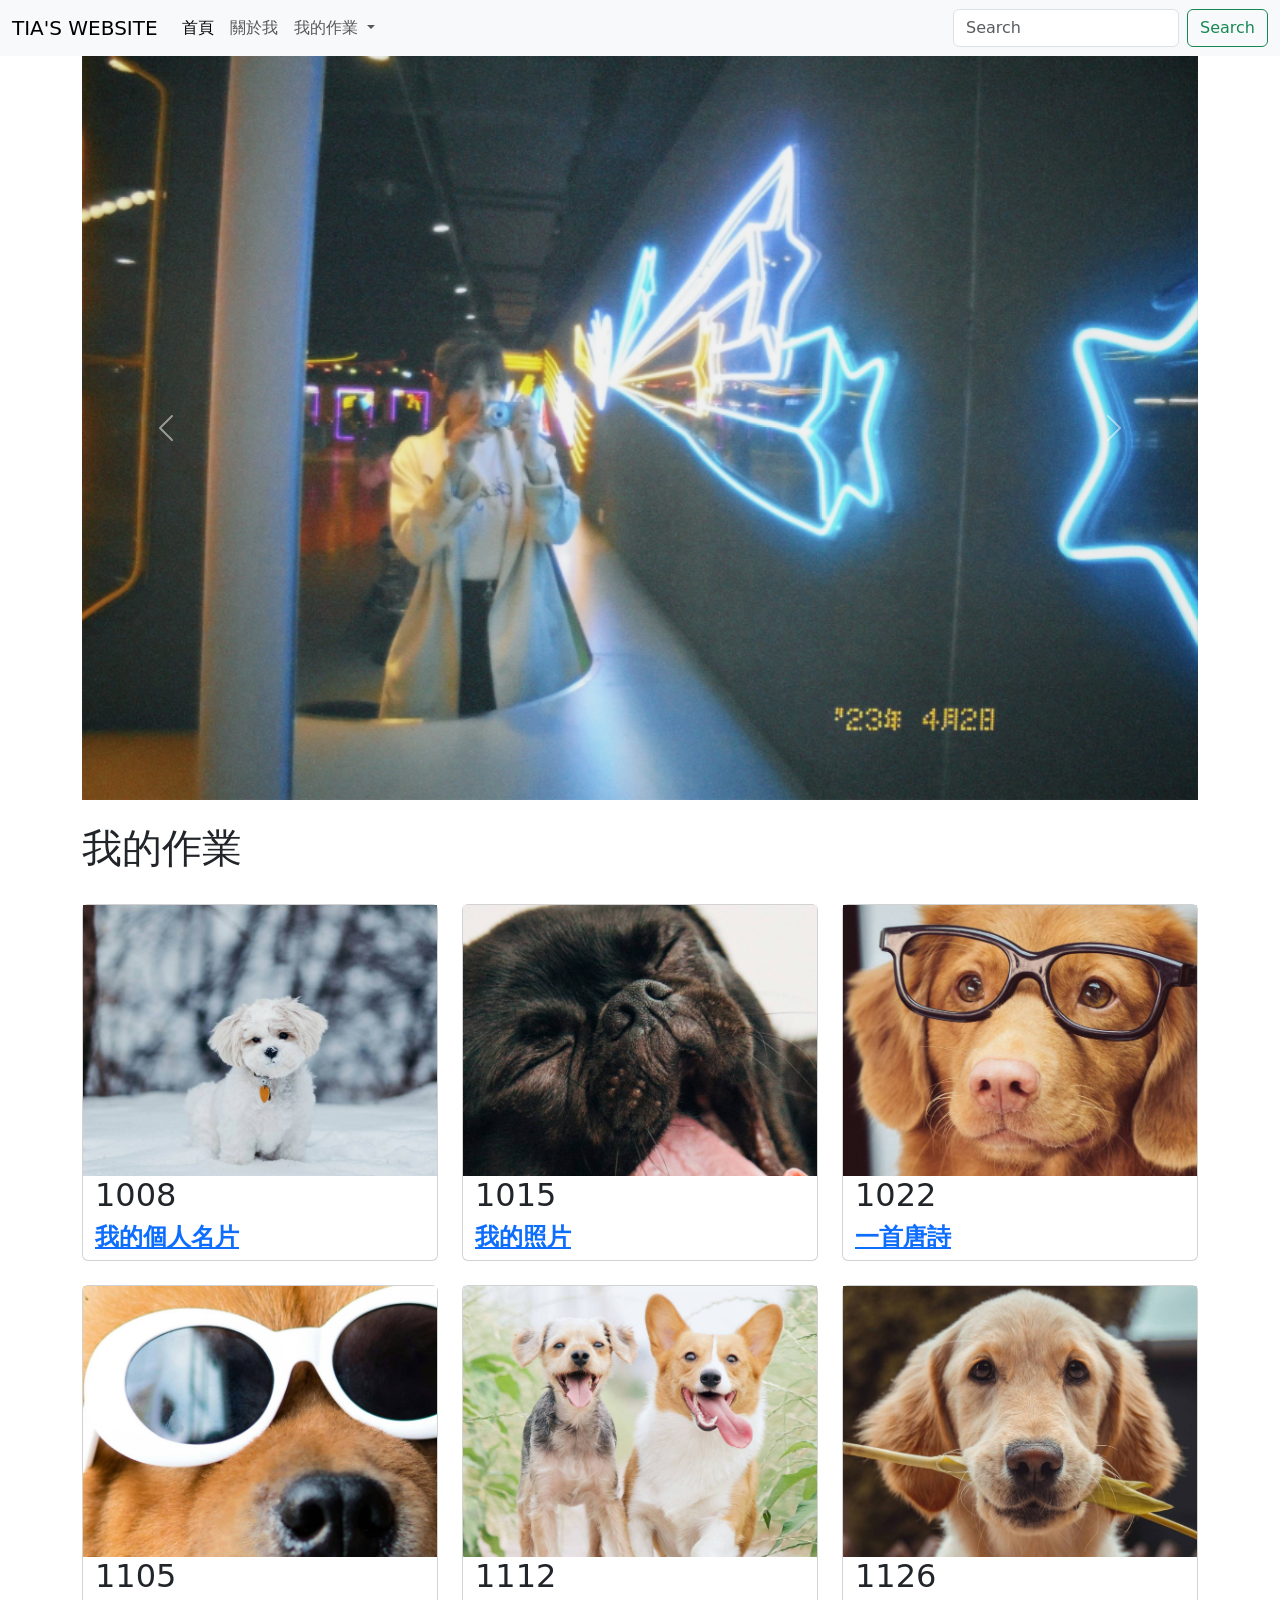
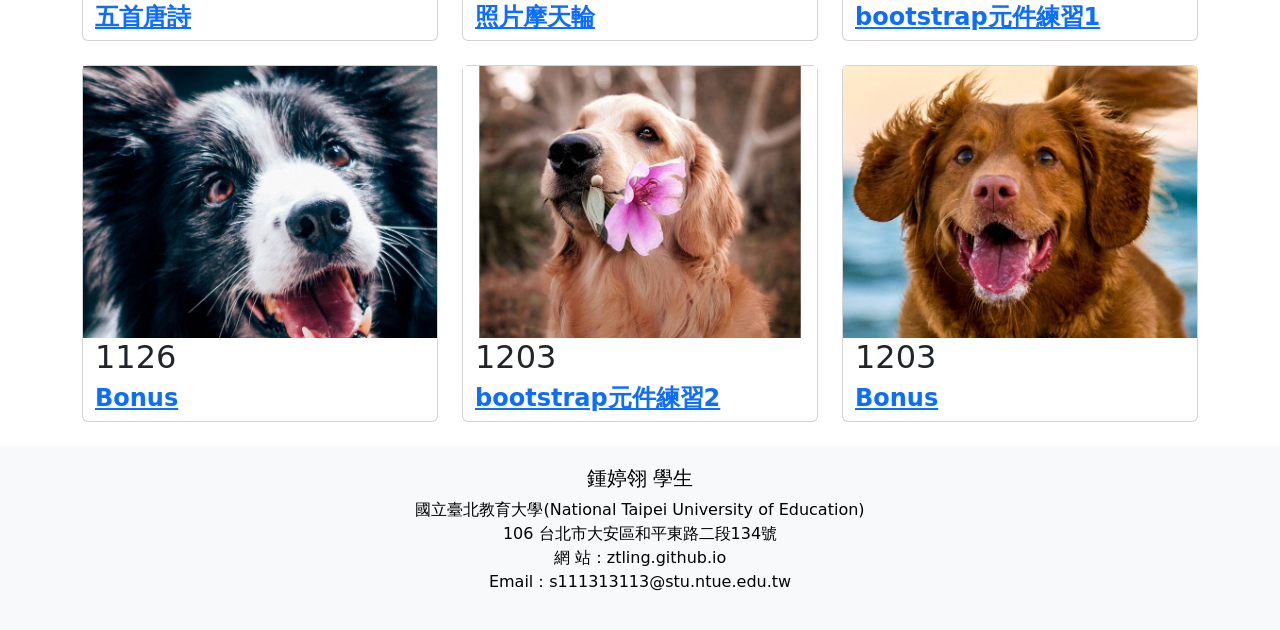
==== commit 2ddbb6b9: "Update index.html" ====
--- a/index.html
+++ b/index.html
@@ -34,7 +34,7 @@
 					<li><a class="dropdown-item" href=".\1015\index.html">1015_我的照片</a></li>
 					<li><a class="dropdown-item" href=".\1022\index.html">1022_一首唐詩</a></li>
 					<li><a class="dropdown-item" href=".\1105\index.html">1105_五首唐詩</a></li>
-					<li><a class="dropdown-item" href=".\1122\index.html">1122_照片摩天輪</a></li>
+					<li><a class="dropdown-item" href=".\1112\index.html">1112_照片摩天輪</a></li>
 					<li><a class="dropdown-item" href=".\1126\index.html">1126_bootstrap元件練習1</a></li>
 					<li><a class="dropdown-item" href=".\1203\index.html">1203_bootstrap元件練習2</a></li>
 					<li><hr class="dropdown-divider"></li>
@@ -53,6 +53,7 @@
 			</div>
 		</nav>
 		<!-- Carousel-->
+		<div class='container'>
 		<div id="carouselExample" class="carousel slide">
 		<div class="carousel-inner">
 			<div class="carousel-item active">
@@ -82,6 +83,7 @@
 		<span class="visually-hidden">Next</span>
 		</button>
 		
+		</div>
 		</div>
 		<!-- Card-->
 		
